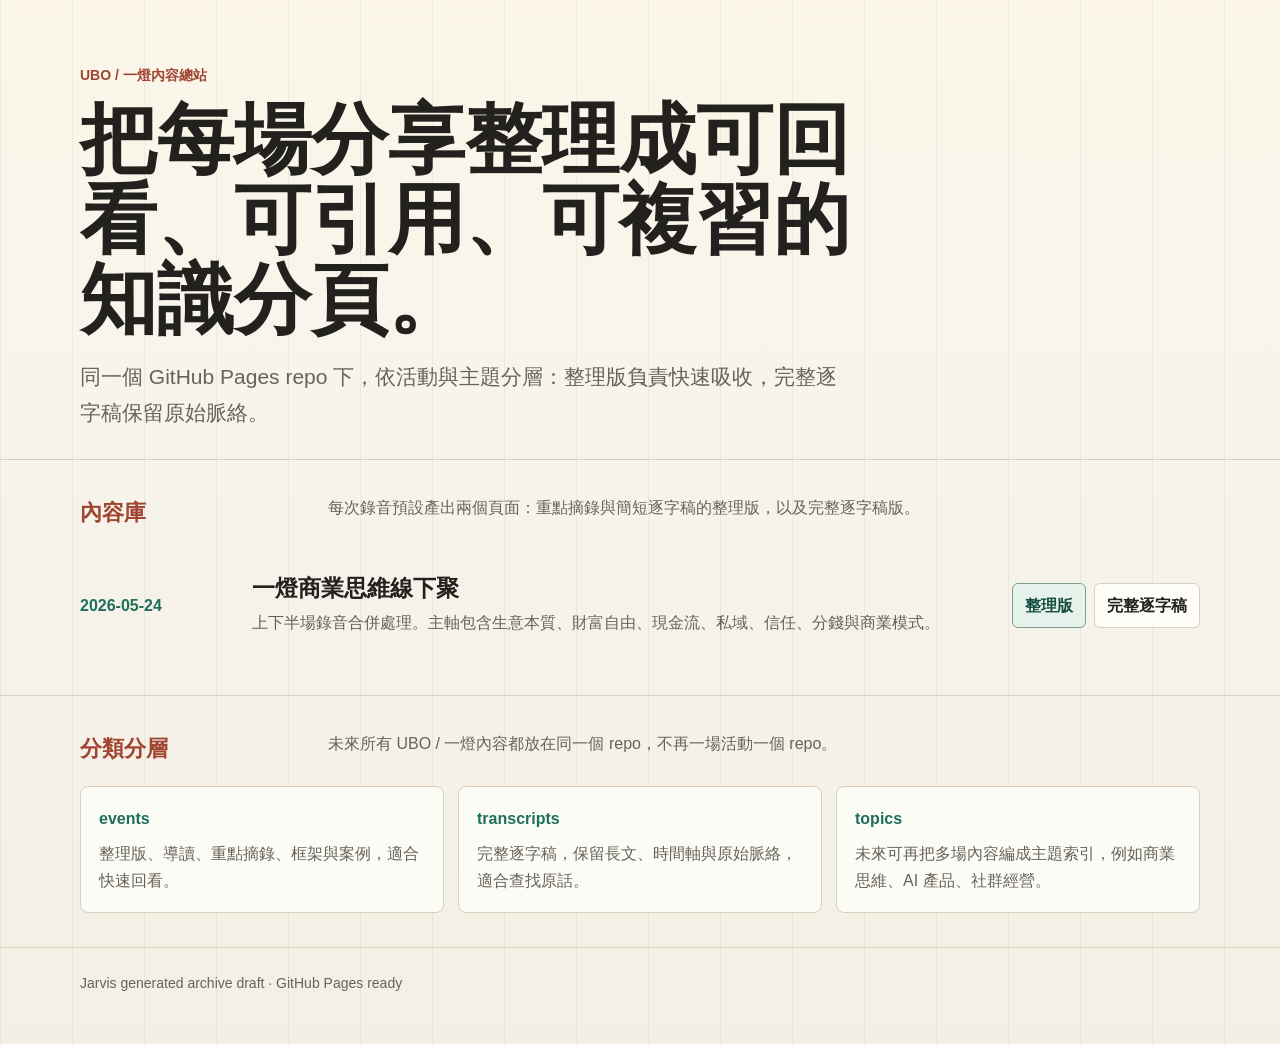
==== index.html @ 1218173c "Initial clean UBO Yideng Pages archive" ====
<!doctype html>
<html lang="zh-Hant">
<head>
  <meta charset="utf-8">
  <meta name="viewport" content="width=device-width, initial-scale=1">
  <title>UBO / 一燈內容總站</title>
  <meta name="description" content="UBO 與一燈相關活動的整理版、重點摘錄與完整逐字稿入口。">
  <link rel="stylesheet" href="styles.css">
</head>
<body>
  <header class="hero">
    <div class="shell">
      <p class="kicker">UBO / 一燈內容總站</p>
      <h1>把每場分享整理成可回看、可引用、可複習的知識分頁。</h1>
      <p class="lead">同一個 GitHub Pages repo 下，依活動與主題分層：整理版負責快速吸收，完整逐字稿保留原始脈絡。</p>
    </div>
  </header>

  <main>
    <section class="section">
      <div class="shell">
        <div class="section-head">
          <h2>內容庫</h2>
          <p class="section-note">每次錄音預設產出兩個頁面：重點摘錄與簡短逐字稿的整理版，以及完整逐字稿版。</p>
        </div>
        <div class="library">
          <article class="row">
            <div class="date">2026-05-24</div>
            <div>
              <h3>一燈商業思維線下聚</h3>
              <p>上下半場錄音合併處理。主軸包含生意本質、財富自由、現金流、私域、信任、分錢與商業模式。</p>
            </div>
            <div class="actions">
              <a class="button primary" href="events/2026-05-24-business-mindset/">整理版</a>
              <a class="button" href="transcripts/2026-05-24-business-mindset/">完整逐字稿</a>
            </div>
          </article>
        </div>
      </div>
    </section>

    <section class="section">
      <div class="shell">
        <div class="section-head">
          <h2>分類分層</h2>
          <p class="section-note">未來所有 UBO / 一燈內容都放在同一個 repo，不再一場活動一個 repo。</p>
        </div>
        <div class="taxonomy">
          <div class="taxon">
            <strong>events</strong>
            <p>整理版、導讀、重點摘錄、框架與案例，適合快速回看。</p>
          </div>
          <div class="taxon">
            <strong>transcripts</strong>
            <p>完整逐字稿，保留長文、時間軸與原始脈絡，適合查找原話。</p>
          </div>
          <div class="taxon">
            <strong>topics</strong>
            <p>未來可再把多場內容編成主題索引，例如商業思維、AI 產品、社群經營。</p>
          </div>
        </div>
      </div>
    </section>
  </main>

  <footer class="footer">
    <div class="shell">Jarvis generated archive draft · GitHub Pages ready</div>
  </footer>
</body>
</html>
---- styles.css ----
:root {
  color-scheme: light;
  --bg: #f7f4ec;
  --paper: #fffdf8;
  --ink: #22211d;
  --muted: #686257;
  --line: #d9cfbd;
  --green: #1e6f5c;
  --red: #a14533;
  --gold: #b9822d;
  --soft-green: #e8f2ed;
  --soft-red: #f5e9e4;
  --soft-gold: #f6eddc;
}

* { box-sizing: border-box; }

body {
  margin: 0;
  font-family: -apple-system, BlinkMacSystemFont, "Noto Sans TC", "PingFang TC", "Microsoft JhengHei", sans-serif;
  color: var(--ink);
  background:
    linear-gradient(90deg, rgba(30, 111, 92, 0.07) 0 1px, transparent 1px 100%),
    linear-gradient(180deg, #fbf6e8 0%, var(--bg) 36%, #f4efe4 100%);
  background-size: 72px 72px, auto;
  line-height: 1.7;
}

a {
  color: inherit;
  text-decoration-color: color-mix(in srgb, var(--green) 60%, transparent);
  text-underline-offset: 4px;
}

.shell {
  width: min(1120px, calc(100% - 40px));
  margin: 0 auto;
}

.hero {
  padding: 64px 0 28px;
  border-bottom: 1px solid var(--line);
}

.kicker {
  margin: 0 0 12px;
  color: var(--red);
  font-size: 14px;
  font-weight: 800;
}

h1 {
  max-width: 820px;
  margin: 0;
  font-size: clamp(38px, 6vw, 78px);
  line-height: 1.04;
  letter-spacing: 0;
}

.lead {
  max-width: 760px;
  margin: 20px 0 0;
  color: var(--muted);
  font-size: clamp(17px, 2vw, 21px);
}

.section {
  padding: 34px 0;
  border-bottom: 1px solid var(--line);
}

.section-head {
  display: grid;
  grid-template-columns: 220px 1fr;
  gap: 28px;
  align-items: start;
  margin-bottom: 18px;
}

.section h2 {
  margin: 0;
  color: var(--red);
  font-size: 22px;
}

.section-note {
  margin: 0;
  color: var(--muted);
}

.library {
  display: grid;
  gap: 14px;
}

.row {
  display: grid;
  grid-template-columns: 150px 1fr auto;
  gap: 22px;
  align-items: center;
  min-height: 112px;
  padding: 18px 0;
  border-top: 1px solid var(--line);
}

.row:first-child { border-top: 0; }

.date {
  color: var(--green);
  font-weight: 900;
  letter-spacing: 0;
}

.row h3 {
  margin: 0 0 6px;
  font-size: 23px;
  line-height: 1.25;
}

.row p {
  margin: 0;
  color: var(--muted);
}

.actions {
  display: flex;
  gap: 8px;
  flex-wrap: wrap;
  justify-content: flex-end;
}

.button {
  display: inline-flex;
  align-items: center;
  min-height: 38px;
  padding: 8px 12px;
  border: 1px solid var(--line);
  border-radius: 6px;
  background: var(--paper);
  color: var(--ink);
  font-weight: 750;
  text-decoration: none;
}

.button.primary {
  border-color: color-mix(in srgb, var(--green) 50%, var(--line));
  background: var(--soft-green);
  color: #174e42;
}

.button.pending {
  background: var(--soft-gold);
  color: #72501c;
  pointer-events: none;
}

.taxonomy {
  display: grid;
  grid-template-columns: repeat(3, minmax(0, 1fr));
  gap: 14px;
}

.taxon {
  padding: 18px;
  border: 1px solid var(--line);
  border-radius: 8px;
  background: color-mix(in srgb, var(--paper) 88%, var(--soft-green));
}

.taxon strong {
  display: block;
  margin-bottom: 8px;
  color: var(--green);
}

.taxon p {
  margin: 0;
  color: var(--muted);
}

.footer {
  padding: 24px 0 48px;
  color: var(--muted);
  font-size: 14px;
}

@media (max-width: 820px) {
  .shell { width: min(100% - 24px, 1120px); }
  .hero { padding-top: 42px; }
  .section-head,
  .row,
  .taxonomy {
    grid-template-columns: 1fr;
  }
  .row { gap: 10px; }
  .actions { justify-content: flex-start; }
}
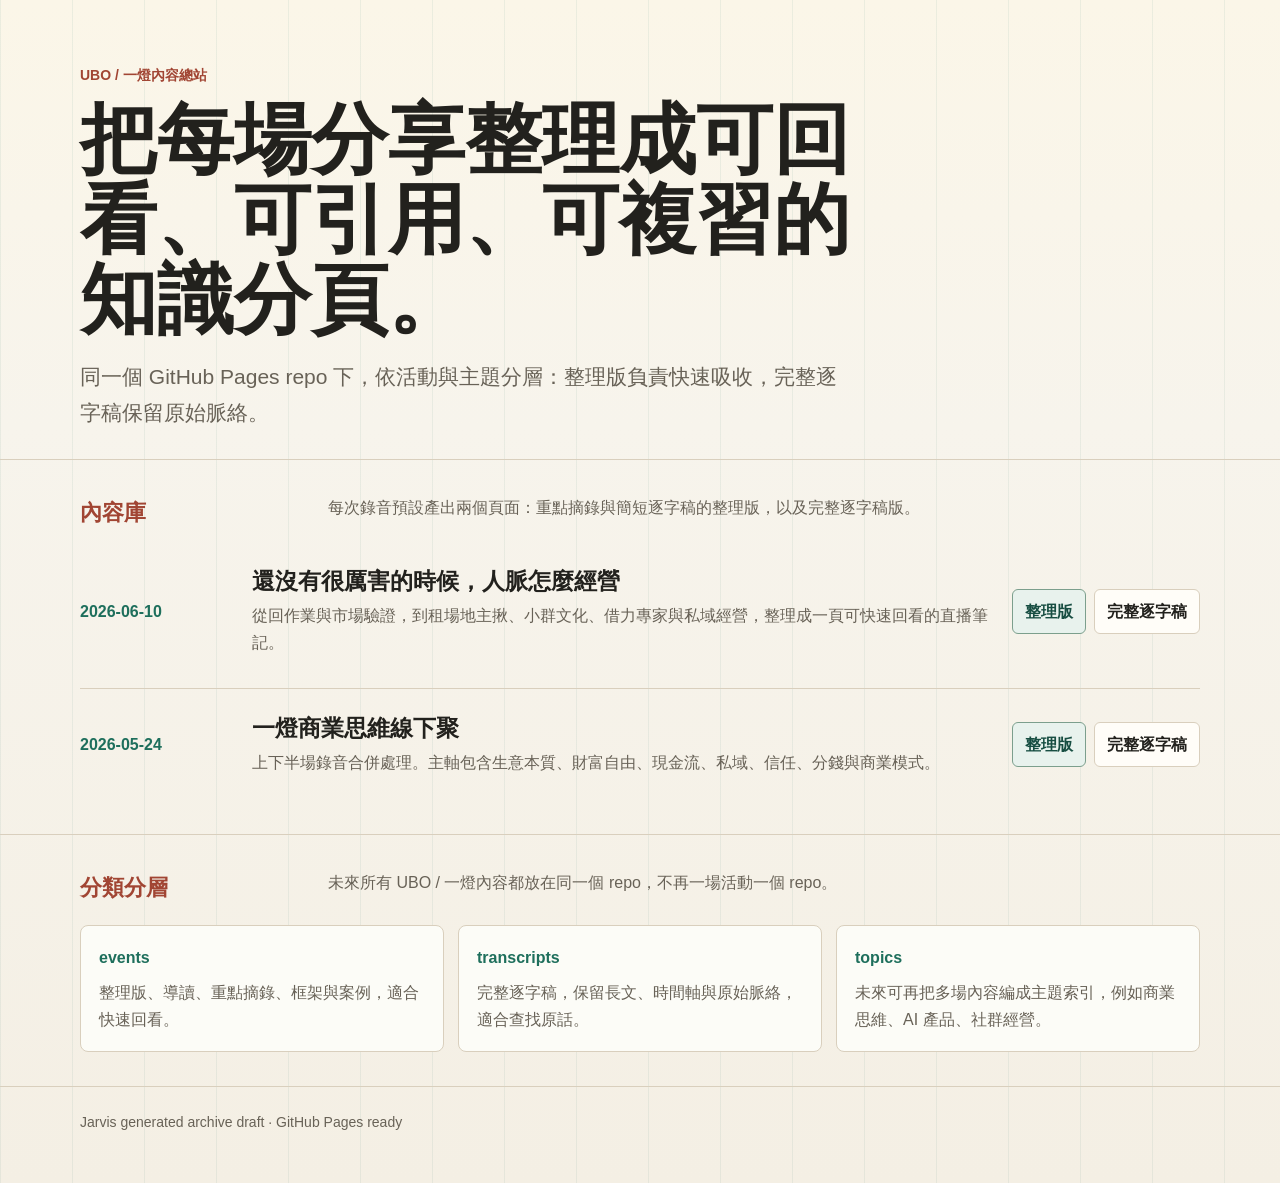
==== commit ea8018cd: "Add June 10 community live transcript page" ====
--- a/index.html
+++ b/index.html
@@ -24,6 +24,17 @@
           <p class="section-note">每次錄音預設產出兩個頁面：重點摘錄與簡短逐字稿的整理版，以及完整逐字稿版。</p>
         </div>
         <div class="library">
+          <article class="row">
+            <div class="date">2026-06-10</div>
+            <div>
+              <h3>還沒有很厲害的時候，人脈怎麼經營</h3>
+              <p>從回作業與市場驗證，到租場地主揪、小群文化、借力專家與私域經營，整理成一頁可快速回看的直播筆記。</p>
+            </div>
+            <div class="actions">
+              <a class="button primary" href="events/2026-06-10-community-live-network-hub/">整理版</a>
+              <a class="button" href="transcripts/2026-06-10-community-live-network-hub/">完整逐字稿</a>
+            </div>
+          </article>
           <article class="row">
             <div class="date">2026-05-24</div>
             <div>
